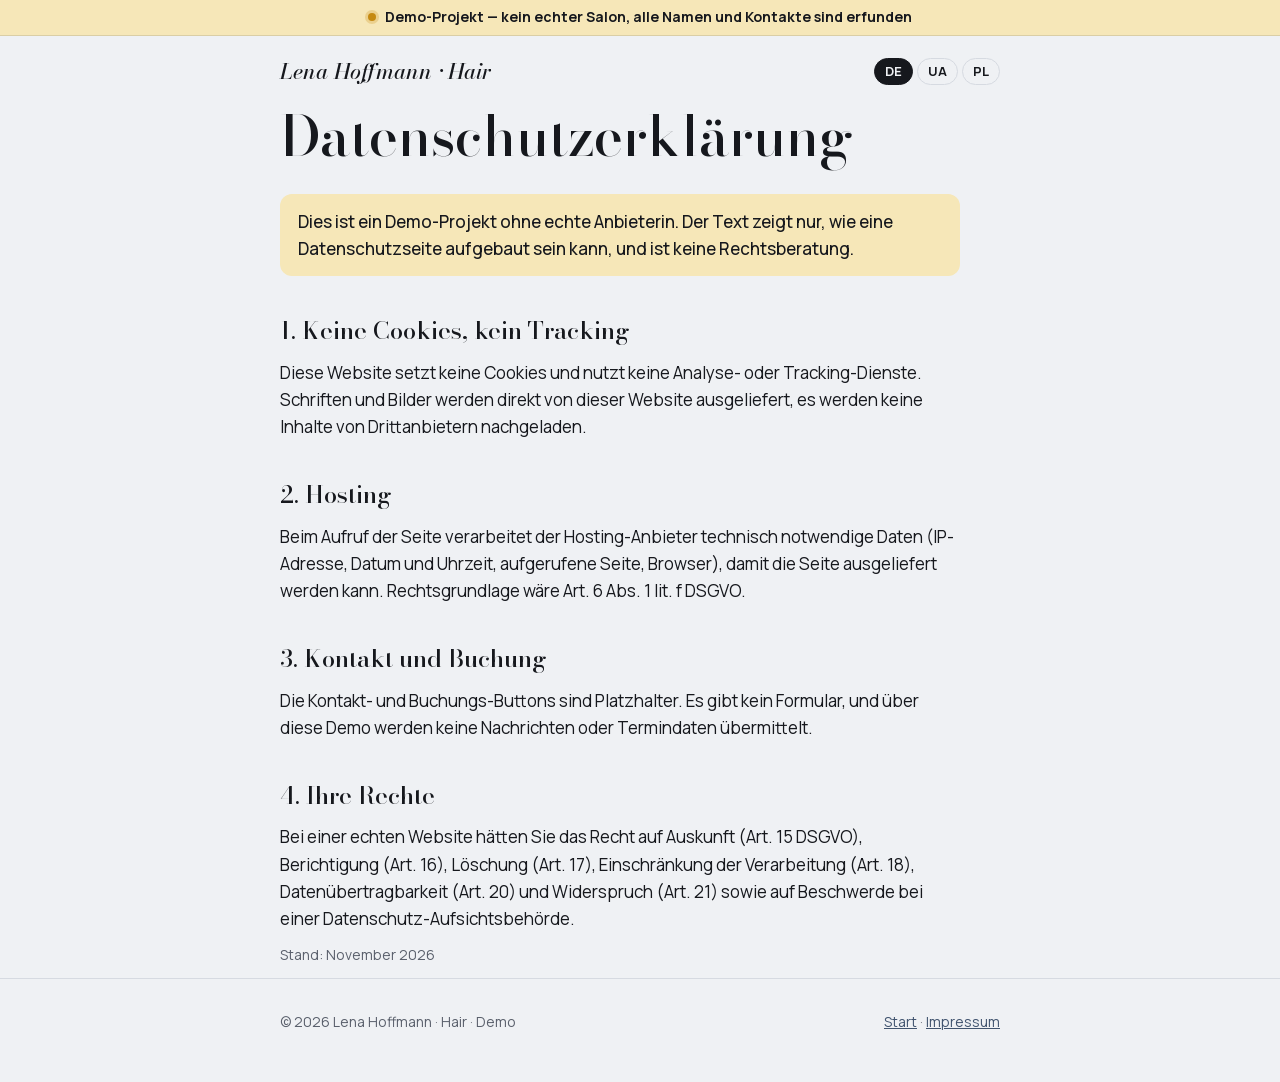
==== datenschutz.html @ b932b8c0 "Demo-Website Lena Hoffmann · Hair Fiktive Friseurin, Salon und Adresse; keine echten Kontakte, Links" ====
<!DOCTYPE html>
<html lang="de">
<head>
<meta charset="utf-8">
<meta name="viewport" content="width=device-width, initial-scale=1">
<title>Datenschutz · Lena Hoffmann Hair (Demo)</title>
<meta name="robots" content="noindex, nofollow">
<link rel="icon" href="favicon.svg" type="image/svg+xml">
<link rel="apple-touch-icon" href="apple-touch-icon.png">
<meta name="apple-mobile-web-app-title" content="Lena Hoffmann">
<link rel="stylesheet" href="fonts/fonts.css">
<link rel="stylesheet" href="legal.css">
</head>
<body>
<aside class="demo-banner" aria-label="Hinweis">
  <p><span class="demo-dot" aria-hidden="true"></span><span lang="de">Demo-Projekt&nbsp;— kein echter Salon, alle Namen und Kontakte sind&nbsp;erfunden</span><span lang="uk">Демо-проєкт&nbsp;— не справжній салон, усі імена й&nbsp;контакти вигадані</span><span lang="pl">Projekt demo&nbsp;— to nie jest prawdziwy salon, wszystkie nazwiska i&nbsp;kontakty są&nbsp;zmyślone</span></p>
</aside>
<nav>
  <div class="wrap">
    <a class="brand keep-lang" href="index.html">Lena Hoffmann · Hair</a>
    <div class="lang" role="group" aria-label="Sprache">
      <button type="button" id="lang-de" aria-pressed="true">DE</button>
      <button type="button" id="lang-uk" aria-pressed="false">UA</button>
      <button type="button" id="lang-pl" aria-pressed="false">PL</button>
    </div>
  </div>
</nav>

<main class="wrap">

<article lang="de">
  <h1>Datenschutzerklärung</h1>
  <p class="demo-box">Dies ist ein Demo-Projekt ohne echte Anbieterin. Der Text zeigt nur, wie eine Datenschutzseite aufgebaut sein kann, und ist keine&nbsp;Rechtsberatung.</p>

  <h2>1. Keine Cookies, kein Tracking</h2>
  <p>Diese Website setzt keine Cookies und nutzt keine Analyse- oder Tracking-Dienste. Schriften und Bilder werden direkt von dieser Website ausgeliefert, es werden keine Inhalte von Drittanbietern&nbsp;nachgeladen.</p>

  <h2>2. Hosting</h2>
  <p>Beim Aufruf der Seite verarbeitet der Hosting-Anbieter technisch notwendige Daten (IP-Adresse, Datum und Uhrzeit, aufgerufene Seite, Browser), damit die Seite ausgeliefert werden kann. Rechtsgrundlage wäre Art.&nbsp;6 Abs.&nbsp;1 lit.&nbsp;f&nbsp;DSGVO.</p>

  <h2>3. Kontakt und Buchung</h2>
  <p>Die Kontakt- und Buchungs-Buttons sind Platzhalter. Es gibt kein Formular, und über diese Demo werden keine Nachrichten oder Termindaten&nbsp;übermittelt.</p>

  <h2>4. Ihre Rechte</h2>
  <p>Bei einer echten Website hätten Sie das Recht auf Auskunft (Art.&nbsp;15 DSGVO), Berichtigung (Art.&nbsp;16), Löschung (Art.&nbsp;17), Einschränkung der Verarbeitung (Art.&nbsp;18), Datenübertragbarkeit (Art.&nbsp;20) und Widerspruch (Art.&nbsp;21) sowie auf Beschwerde bei einer&nbsp;Datenschutz-Aufsichtsbehörde.</p>

  <p class="note">Stand: November&nbsp;2026</p>
</article>

<article lang="uk">
  <h1>Політика конфіденційності</h1>
  <p class="demo-box">Це демо-проєкт без справжньої власниці. Текст лише показує, як може виглядати сторінка про захист даних, і&nbsp;не є юридичною&nbsp;консультацією.</p>

  <h2>1. Без cookies і&nbsp;без трекінгу</h2>
  <p>Сайт не використовує cookies і&nbsp;жодних сервісів аналітики чи відстеження. Шрифти й&nbsp;фото завантажуються безпосередньо з&nbsp;цього сайту, вміст сторонніх сервісів не&nbsp;завантажується.</p>

  <h2>2. Хостинг</h2>
  <p>Коли ви відкриваєте сторінку, хостинг-провайдер обробляє технічно необхідні дані (IP-адресу, дату й&nbsp;час, відкриту сторінку, браузер), щоб показати сайт. Правова підстава&nbsp;— ст.&nbsp;6 абз.&nbsp;1 літ.&nbsp;f&nbsp;DSGVO.</p>

  <h2>3. Контакти й&nbsp;запис</h2>
  <p>Кнопки контактів і&nbsp;запису&nbsp;— заглушки. Форми немає, і&nbsp;через цей демо-сайт не передаються жодні повідомлення чи дані&nbsp;запису.</p>

  <h2>4. Ваші права</h2>
  <p>На справжньому сайті ви мали б право на інформацію (ст.&nbsp;15 DSGVO), виправлення (ст.&nbsp;16), видалення (ст.&nbsp;17), обмеження обробки (ст.&nbsp;18), перенесення даних (ст.&nbsp;20), заперечення (ст.&nbsp;21) і&nbsp;скаргу до органу з&nbsp;захисту&nbsp;даних.</p>

  <p class="note">Станом на листопад&nbsp;2026</p>
</article>

<article lang="pl">
  <h1>Polityka prywatności</h1>
  <p class="demo-box">To jest projekt demo bez prawdziwej właścicielki. Tekst pokazuje tylko, jak może wyglądać strona o&nbsp;ochronie danych, i&nbsp;nie jest poradą&nbsp;prawną.</p>

  <h2>1. Bez cookies i&nbsp;bez śledzenia</h2>
  <p>Strona nie używa plików cookies ani żadnych narzędzi analitycznych czy śledzących. Czcionki i&nbsp;zdjęcia są wczytywane bezpośrednio z&nbsp;tej strony, treści zewnętrznych dostawców nie są&nbsp;ładowane.</p>

  <h2>2. Hosting</h2>
  <p>Przy otwieraniu strony dostawca hostingu przetwarza technicznie niezbędne dane (adres IP, datę i&nbsp;godzinę, otwartą podstronę, przeglądarkę), aby wyświetlić stronę. Podstawą prawną byłby art.&nbsp;6 ust.&nbsp;1 lit.&nbsp;f&nbsp;RODO.</p>

  <h2>3. Kontakt i&nbsp;rezerwacja</h2>
  <p>Przyciski kontaktu i&nbsp;rezerwacji to atrapy. Nie ma formularza, a&nbsp;przez tę stronę demo nie są przesyłane żadne wiadomości ani dane&nbsp;rezerwacji.</p>

  <h2>4. Twoje prawa</h2>
  <p>Na prawdziwej stronie przysługiwałoby Ci prawo dostępu do danych (art.&nbsp;15 RODO), ich sprostowania (art.&nbsp;16), usunięcia (art.&nbsp;17), ograniczenia przetwarzania (art.&nbsp;18), przenoszenia (art.&nbsp;20), sprzeciwu (art.&nbsp;21) oraz skargi do organu ochrony&nbsp;danych.</p>

  <p class="note">Stan na listopad&nbsp;2026</p>
</article>

</main>

<footer>
  <div class="wrap">
    <span>© 2026 Lena Hoffmann · Hair · Demo</span>
    <span><a class="keep-lang" href="index.html">Start</a> · <a class="keep-lang" href="impressum.html">Impressum</a></span>
  </div>
</footer>
<script src="legal.js"></script>
</body>
</html>
---- fonts/fonts.css ----
/* Lokal eingebundene Schriften (DSGVO): Bodoni Moda und Manrope, SIL Open Font License 1.1. Keine Verbindung zu Google. */
/* Bodoni Moda italic latin-ext */
@font-face{font-family:'Bodoni Moda';font-style:italic;font-weight:500;font-display:swap;src:url(bodoni-moda-italic-latin-ext.woff2) format('woff2');unicode-range:U+0100-02BA, U+02BD-02C5, U+02C7-02CC, U+02CE-02D7, U+02DD-02FF, U+0304, U+0308, U+0329, U+1D00-1DBF, U+1E00-1E9F, U+1EF2-1EFF, U+2020, U+20A0-20AB, U+20AD-20C4, U+2113, U+2C60-2C7F, U+A720-A7FF}
/* Bodoni Moda italic latin */
@font-face{font-family:'Bodoni Moda';font-style:italic;font-weight:500;font-display:swap;src:url(bodoni-moda-italic-latin.woff2) format('woff2');unicode-range:U+0000-00FF, U+0131, U+0152-0153, U+02BB-02BC, U+02C6, U+02DA, U+02DC, U+0304, U+0308, U+0329, U+2000-206F, U+20AC, U+2122, U+2191, U+2193, U+2212, U+2215, U+FEFF, U+FFFD}
/* Bodoni Moda normal latin-ext */
@font-face{font-family:'Bodoni Moda';font-style:normal;font-weight:500;font-display:swap;src:url(bodoni-moda-normal-latin-ext.woff2) format('woff2');unicode-range:U+0100-02BA, U+02BD-02C5, U+02C7-02CC, U+02CE-02D7, U+02DD-02FF, U+0304, U+0308, U+0329, U+1D00-1DBF, U+1E00-1E9F, U+1EF2-1EFF, U+2020, U+20A0-20AB, U+20AD-20C4, U+2113, U+2C60-2C7F, U+A720-A7FF}
/* Bodoni Moda normal latin */
@font-face{font-family:'Bodoni Moda';font-style:normal;font-weight:500;font-display:swap;src:url(bodoni-moda-normal-latin.woff2) format('woff2');unicode-range:U+0000-00FF, U+0131, U+0152-0153, U+02BB-02BC, U+02C6, U+02DA, U+02DC, U+0304, U+0308, U+0329, U+2000-206F, U+20AC, U+2122, U+2191, U+2193, U+2212, U+2215, U+FEFF, U+FFFD}
/* Manrope normal cyrillic-ext */
@font-face{font-family:'Manrope';font-style:normal;font-weight:400 700;font-display:swap;src:url(manrope-cyrillic-ext.woff2) format('woff2');unicode-range:U+0460-052F, U+1C80-1C8A, U+20B4, U+2DE0-2DFF, U+A640-A69F, U+FE2E-FE2F}
/* Manrope normal cyrillic */
@font-face{font-family:'Manrope';font-style:normal;font-weight:400 700;font-display:swap;src:url(manrope-cyrillic.woff2) format('woff2');unicode-range:U+0301, U+0400-045F, U+0490-0491, U+04B0-04B1, U+2116}
/* Manrope normal latin-ext */
@font-face{font-family:'Manrope';font-style:normal;font-weight:400 700;font-display:swap;src:url(manrope-latin-ext.woff2) format('woff2');unicode-range:U+0100-02BA, U+02BD-02C5, U+02C7-02CC, U+02CE-02D7, U+02DD-02FF, U+0304, U+0308, U+0329, U+1D00-1DBF, U+1E00-1E9F, U+1EF2-1EFF, U+2020, U+20A0-20AB, U+20AD-20C4, U+2113, U+2C60-2C7F, U+A720-A7FF}
/* Manrope normal latin */
@font-face{font-family:'Manrope';font-style:normal;font-weight:400 700;font-display:swap;src:url(manrope-latin.woff2) format('woff2');unicode-range:U+0000-00FF, U+0131, U+0152-0153, U+02BB-02BC, U+02C6, U+02DA, U+02DC, U+0304, U+0308, U+0329, U+2000-206F, U+20AC, U+2122, U+2191, U+2193, U+2212, U+2215, U+FEFF, U+FFFD}
---- legal.css ----
/* Gemeinsame Gestaltung für impressum.html und datenschutz.html */
:root{
  --bg:#eff1f4; --surface:#ffffff; --ink:#16181d; --muted:#5a606c; --accent:#41546f; --line:#d6dae1;
  --font-display:"Bodoni Moda","Didot","Bodoni 72",Georgia,serif;
  --font-body:"Manrope",system-ui,-apple-system,"Segoe UI",sans-serif;
  color-scheme:light;
}
/* Bodoni Moda hat keine Kyrillisch-Zeichen: UA komplett in Georgia */
:root:lang(uk){--font-display:Georgia,"Times New Roman",serif}
html .brand{font-family:"Bodoni Moda","Didot","Bodoni 72",Georgia,serif}
@media (prefers-color-scheme: dark){
  :root:not([data-theme="light"]){--bg:#111317;--surface:#1a1d22;--ink:#eceef2;--muted:#a3a9b5;--accent:#a9bbd6;--line:#2b2f37;color-scheme:dark}
}
:root[data-theme="dark"]{--bg:#111317;--surface:#1a1d22;--ink:#eceef2;--muted:#a3a9b5;--accent:#a9bbd6;--line:#2b2f37;color-scheme:dark}
*{box-sizing:border-box}
body{margin:0;background:var(--bg);color:var(--ink);font-family:var(--font-body);font-size:17px;line-height:1.6}
a{color:var(--accent)}
a:focus-visible,button:focus-visible{outline:2px solid var(--accent);outline-offset:3px}
.wrap{max-width:760px;margin:0 auto;padding:0 20px}
nav .wrap{display:flex;justify-content:space-between;align-items:center;gap:16px;padding-top:18px;padding-bottom:18px;flex-wrap:wrap}
.brand{font-family:var(--font-display);font-size:22px;font-style:italic;text-decoration:none;color:var(--ink)}
.lang{display:flex;gap:4px}
.lang button{font:inherit;font-size:13px;font-weight:700;background:transparent;color:var(--ink);border:1px solid var(--line);border-radius:999px;padding:2px 10px;cursor:pointer}
.lang button[aria-pressed="true"]{background:var(--ink);color:var(--bg);border-color:var(--ink)}
main{padding:24px 0 64px}
h1,h2,h3{font-family:var(--font-display);font-weight:500;margin:0;text-wrap:balance}
/* Keine einzelnen Wörter in der letzten Zeile */
p,li,figcaption,.note{text-wrap:pretty}
/* Lange deutsche Wörter (Datenschutzerklärung) dürfen nicht breiter als der Bildschirm werden */
h1{font-size:clamp(28px,8vw,56px);line-height:1.05;margin-bottom:28px}
h1,h2{hyphens:auto;overflow-wrap:break-word}
h2{font-size:24px;margin:36px 0 8px}
p,ul{margin:0 0 12px;max-width:68ch}
ul{padding-left:20px}
.ph{background:#fff3c4;color:#16181d;padding:0 4px;border-radius:4px}
.note{color:var(--muted);font-size:14px}
footer{border-top:1px solid var(--line);padding:32px 0 48px;font-size:14px;color:var(--muted)}
footer .wrap{display:flex;justify-content:space-between;gap:16px;flex-wrap:wrap}
/* Nur die gewählte Sprache zeigen */
html[lang="de"] article:not([lang="de"]),
html[lang="uk"] article:not([lang="uk"]),
html[lang="pl"] article:not([lang="pl"]){display:none}
/* Demo-Hinweis: Band über der Navigation (wie auf der Startseite) */
.demo-banner{background:#f6e7b8;color:#16181d;border-bottom:1px solid rgba(22,24,29,.12);font-size:14px;font-weight:700;line-height:1.35}
.demo-banner p{display:flex;align-items:center;justify-content:center;gap:9px;margin:0 auto;padding:8px 20px;max-width:none;text-align:center;text-wrap:balance}
.demo-dot{flex:none;width:8px;height:8px;border-radius:50%;background:#c58a12;box-shadow:0 0 0 3px rgba(197,138,18,.25)}
html[lang="de"] .demo-banner [lang]:not([lang="de"]),
html[lang="uk"] .demo-banner [lang]:not([lang="uk"]),
html[lang="pl"] .demo-banner [lang]:not([lang="pl"]){display:none}
.demo-box{background:#f6e7b8;color:#16181d;border-radius:12px;padding:14px 18px;font-weight:500}
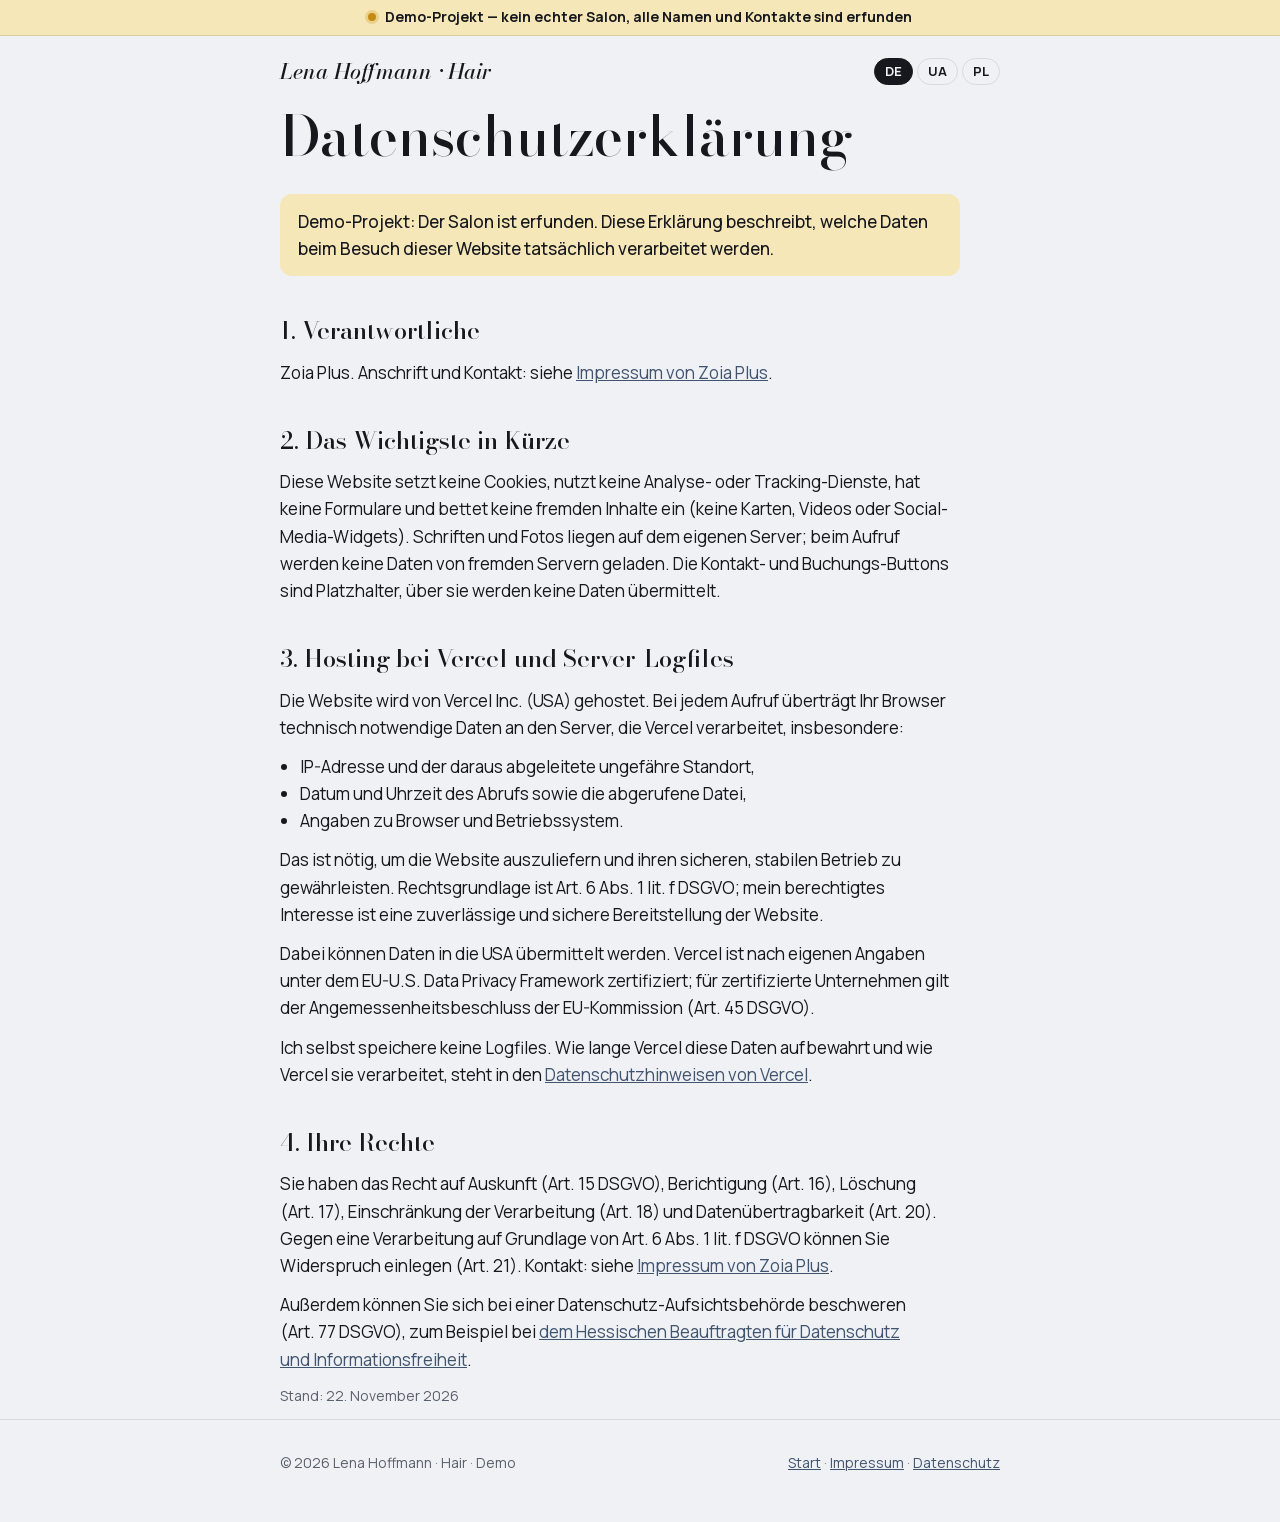
==== commit 760f4721: "Impressum und Datenschutz: Verantwortliche über Portfolio-Impressum, fiktive Angaben gekennzeichnet," ====
--- a/datenschutz.html
+++ b/datenschutz.html
@@ -29,60 +29,87 @@
 <main class="wrap">
 
 <article lang="de">
-  <h1>Datenschutzerklärung</h1>
-  <p class="demo-box">Dies ist ein Demo-Projekt ohne echte Anbieterin. Der Text zeigt nur, wie eine Datenschutzseite aufgebaut sein kann, und ist keine&nbsp;Rechtsberatung.</p>
+  <h1>Datenschutz&shy;erklärung</h1>
+  <p class="demo-box">Demo-Projekt: Der Salon ist erfunden. Diese Erklärung beschreibt, welche Daten beim Besuch dieser Website tatsächlich verarbeitet&nbsp;werden.</p>
 
-  <h2>1. Keine Cookies, kein Tracking</h2>
-  <p>Diese Website setzt keine Cookies und nutzt keine Analyse- oder Tracking-Dienste. Schriften und Bilder werden direkt von dieser Website ausgeliefert, es werden keine Inhalte von Drittanbietern&nbsp;nachgeladen.</p>
+  <h2>1. Verantwortliche</h2>
+  <p>Zoia&nbsp;Plus. Anschrift und Kontakt: siehe <a href="https://portfolio-zoia-plus.vercel.app/impressum.html">Impressum von Zoia&nbsp;Plus</a>.</p>
 
-  <h2>2. Hosting</h2>
-  <p>Beim Aufruf der Seite verarbeitet der Hosting-Anbieter technisch notwendige Daten (IP-Adresse, Datum und Uhrzeit, aufgerufene Seite, Browser), damit die Seite ausgeliefert werden kann. Rechtsgrundlage wäre Art.&nbsp;6 Abs.&nbsp;1 lit.&nbsp;f&nbsp;DSGVO.</p>
+  <h2>2. Das Wichtigste in Kürze</h2>
+  <p>Diese Website setzt keine Cookies, nutzt keine Analyse- oder Tracking-Dienste, hat keine Formulare und bettet keine fremden Inhalte ein (keine Karten, Videos oder Social-Media-Widgets). Schriften und Fotos liegen auf dem eigenen Server; beim Aufruf werden keine Daten von fremden Servern geladen. Die Kontakt- und Buchungs-Buttons sind Platzhalter, über sie werden keine Daten&nbsp;übermittelt.</p>
 
-  <h2>3. Kontakt und Buchung</h2>
-  <p>Die Kontakt- und Buchungs-Buttons sind Platzhalter. Es gibt kein Formular, und über diese Demo werden keine Nachrichten oder Termindaten&nbsp;übermittelt.</p>
+  <h2>3. Hosting bei Vercel und Server-Logfiles</h2>
+  <p>Die Website wird von Vercel&nbsp;Inc. (USA) gehostet. Bei jedem Aufruf überträgt Ihr Browser technisch notwendige Daten an den Server, die Vercel verarbeitet, insbesondere:</p>
+  <ul>
+    <li>IP-Adresse und der daraus abgeleitete ungefähre Standort,</li>
+    <li>Datum und Uhrzeit des Abrufs sowie die abgerufene Datei,</li>
+    <li>Angaben zu Browser und Betriebssystem.</li>
+  </ul>
+  <p>Das ist nötig, um die Website auszuliefern und ihren sicheren, stabilen Betrieb zu gewährleisten. Rechtsgrundlage ist Art.&nbsp;6&nbsp;Abs.&nbsp;1&nbsp;lit.&nbsp;f&nbsp;DSGVO; mein berechtigtes Interesse ist eine zuverlässige und sichere Bereitstellung der&nbsp;Website.</p>
+  <p>Dabei können Daten in die USA übermittelt werden. Vercel ist nach eigenen Angaben unter dem EU-U.S. Data Privacy Framework zertifiziert; für zertifizierte Unternehmen gilt der Angemessenheitsbeschluss der EU-Kommission (Art.&nbsp;45&nbsp;DSGVO).</p>
+  <p>Ich selbst speichere keine Logfiles. Wie lange Vercel diese Daten aufbewahrt und wie Vercel sie verarbeitet, steht in den <a href="https://vercel.com/legal/privacy-policy" target="_blank" rel="noopener">Datenschutzhinweisen von&nbsp;Vercel</a>.</p>
 
   <h2>4. Ihre Rechte</h2>
-  <p>Bei einer echten Website hätten Sie das Recht auf Auskunft (Art.&nbsp;15 DSGVO), Berichtigung (Art.&nbsp;16), Löschung (Art.&nbsp;17), Einschränkung der Verarbeitung (Art.&nbsp;18), Datenübertragbarkeit (Art.&nbsp;20) und Widerspruch (Art.&nbsp;21) sowie auf Beschwerde bei einer&nbsp;Datenschutz-Aufsichtsbehörde.</p>
+  <p>Sie haben das Recht auf Auskunft (Art.&nbsp;15&nbsp;DSGVO), Berichtigung (Art.&nbsp;16), Löschung (Art.&nbsp;17), Einschränkung der Verarbeitung (Art.&nbsp;18) und Datenübertragbarkeit (Art.&nbsp;20). Gegen eine Verarbeitung auf Grundlage von Art.&nbsp;6&nbsp;Abs.&nbsp;1&nbsp;lit.&nbsp;f&nbsp;DSGVO können Sie Widerspruch einlegen (Art.&nbsp;21). Kontakt: siehe <a href="https://portfolio-zoia-plus.vercel.app/impressum.html">Impressum von Zoia&nbsp;Plus</a>.</p>
+  <p>Außerdem können Sie sich bei einer Datenschutz-Aufsichtsbehörde beschweren (Art.&nbsp;77&nbsp;DSGVO), zum Beispiel bei <a href="https://datenschutz.hessen.de" target="_blank" rel="noopener">dem Hessischen Beauftragten für Datenschutz und Informationsfreiheit</a>.</p>
 
-  <p class="note">Stand: November&nbsp;2026</p>
+  <p class="note">Stand: 22.&nbsp;November&nbsp;2026</p>
 </article>
 
 <article lang="uk">
-  <h1>Політика конфіденційності</h1>
-  <p class="demo-box">Це демо-проєкт без справжньої власниці. Текст лише показує, як може виглядати сторінка про захист даних, і&nbsp;не є юридичною&nbsp;консультацією.</p>
+  <h1>Захист даних</h1>
+  <p class="demo-box">Демо-проєкт: салон вигаданий. Тут описано, які дані справді обробляються, коли ви відкриваєте цей&nbsp;сайт. Переклад для зручності; чинна німецька&nbsp;версія.</p>
 
-  <h2>1. Без cookies і&nbsp;без трекінгу</h2>
-  <p>Сайт не використовує cookies і&nbsp;жодних сервісів аналітики чи відстеження. Шрифти й&nbsp;фото завантажуються безпосередньо з&nbsp;цього сайту, вміст сторонніх сервісів не&nbsp;завантажується.</p>
+  <h2>1. Відповідальна особа</h2>
+  <p>Zoia&nbsp;Plus. Адреса й&nbsp;контакти: див. <a href="https://portfolio-zoia-plus.vercel.app/impressum.html">Impressum Zoia&nbsp;Plus</a>.</p>
 
-  <h2>2. Хостинг</h2>
-  <p>Коли ви відкриваєте сторінку, хостинг-провайдер обробляє технічно необхідні дані (IP-адресу, дату й&nbsp;час, відкриту сторінку, браузер), щоб показати сайт. Правова підстава&nbsp;— ст.&nbsp;6 абз.&nbsp;1 літ.&nbsp;f&nbsp;DSGVO.</p>
+  <h2>2. Коротко</h2>
+  <p>Сайт не використовує cookies, сервіси аналітики чи відстеження, не має форм і&nbsp;не вбудовує сторонній вміст (карти, відео, віджети соцмереж). Шрифти й&nbsp;фото зберігаються на власному сервері; під час відкриття сторінок нічого не завантажується зі сторонніх серверів. Кнопки контактів і&nbsp;запису&nbsp;— заглушки, через них жодні дані не&nbsp;передаються.</p>
 
-  <h2>3. Контакти й&nbsp;запис</h2>
-  <p>Кнопки контактів і&nbsp;запису&nbsp;— заглушки. Форми немає, і&nbsp;через цей демо-сайт не передаються жодні повідомлення чи дані&nbsp;запису.</p>
+  <h2>3. Хостинг на Vercel і&nbsp;журнали сервера</h2>
+  <p>Сайт розміщено на Vercel&nbsp;Inc. (США). Під час кожного відкриття ваш браузер передає на сервер технічно необхідні дані, які обробляє Vercel, зокрема:</p>
+  <ul>
+    <li>IP-адресу та визначене за нею приблизне місцеперебування,</li>
+    <li>дату й&nbsp;час запиту, а&nbsp;також запитаний файл,</li>
+    <li>відомості про браузер і&nbsp;операційну систему.</li>
+  </ul>
+  <p>Це потрібно, щоб показати сайт і&nbsp;забезпечити його безпечну, стабільну роботу. Правова підстава&nbsp;— ст.&nbsp;6 абз.&nbsp;1 літ.&nbsp;f&nbsp;DSGVO; мій законний інтерес&nbsp;— надійна й&nbsp;безпечна робота&nbsp;сайту.</p>
+  <p>При цьому дані можуть передаватися до США. За власними даними, Vercel сертифікована за EU-U.S. Data Privacy Framework; для сертифікованих компаній діє рішення Єврокомісії про адекватність (ст.&nbsp;45&nbsp;DSGVO).</p>
+  <p>Сама я журналів сервера не зберігаю. Як довго Vercel зберігає ці дані і&nbsp;як їх обробляє, описано в&nbsp;<a href="https://vercel.com/legal/privacy-policy" target="_blank" rel="noopener">політиці конфіденційності&nbsp;Vercel</a>.</p>
 
   <h2>4. Ваші права</h2>
-  <p>На справжньому сайті ви мали б право на інформацію (ст.&nbsp;15 DSGVO), виправлення (ст.&nbsp;16), видалення (ст.&nbsp;17), обмеження обробки (ст.&nbsp;18), перенесення даних (ст.&nbsp;20), заперечення (ст.&nbsp;21) і&nbsp;скаргу до органу з&nbsp;захисту&nbsp;даних.</p>
+  <p>Ви маєте право на інформацію (ст.&nbsp;15&nbsp;DSGVO), виправлення (ст.&nbsp;16), видалення (ст.&nbsp;17), обмеження обробки (ст.&nbsp;18) і&nbsp;перенесення даних (ст.&nbsp;20). Ви можете заперечити проти обробки на підставі ст.&nbsp;6 абз.&nbsp;1 літ.&nbsp;f&nbsp;DSGVO (ст.&nbsp;21). Контакти: див. <a href="https://portfolio-zoia-plus.vercel.app/impressum.html">Impressum Zoia&nbsp;Plus</a>.</p>
+  <p>Також ви можете поскаржитися до органу з&nbsp;захисту даних (ст.&nbsp;77&nbsp;DSGVO), наприклад до <a href="https://datenschutz.hessen.de" target="_blank" rel="noopener">Уповноваженого з&nbsp;питань захисту даних і&nbsp;свободи інформації землі Гессен</a>.</p>
 
-  <p class="note">Станом на листопад&nbsp;2026</p>
+  <p class="note">Станом на 22&nbsp;листопада&nbsp;2026</p>
 </article>
 
 <article lang="pl">
-  <h1>Polityka prywatności</h1>
-  <p class="demo-box">To jest projekt demo bez prawdziwej właścicielki. Tekst pokazuje tylko, jak może wyglądać strona o&nbsp;ochronie danych, i&nbsp;nie jest poradą&nbsp;prawną.</p>
+  <h1>Ochrona danych</h1>
+  <p class="demo-box">Projekt demo: salon jest zmyślony. Tutaj opisano, jakie dane są rzeczywiście przetwarzane podczas odwiedzin tej&nbsp;strony. Tłumaczenie pomocnicze; obowiązuje wersja&nbsp;niemiecka.</p>
 
-  <h2>1. Bez cookies i&nbsp;bez śledzenia</h2>
-  <p>Strona nie używa plików cookies ani żadnych narzędzi analitycznych czy śledzących. Czcionki i&nbsp;zdjęcia są wczytywane bezpośrednio z&nbsp;tej strony, treści zewnętrznych dostawców nie są&nbsp;ładowane.</p>
+  <h2>1. Administratorka danych</h2>
+  <p>Zoia&nbsp;Plus. Adres i&nbsp;kontakt: zob. <a href="https://portfolio-zoia-plus.vercel.app/impressum.html">Impressum Zoia&nbsp;Plus</a>.</p>
 
-  <h2>2. Hosting</h2>
-  <p>Przy otwieraniu strony dostawca hostingu przetwarza technicznie niezbędne dane (adres IP, datę i&nbsp;godzinę, otwartą podstronę, przeglądarkę), aby wyświetlić stronę. Podstawą prawną byłby art.&nbsp;6 ust.&nbsp;1 lit.&nbsp;f&nbsp;RODO.</p>
+  <h2>2. W&nbsp;skrócie</h2>
+  <p>Strona nie używa plików cookies ani narzędzi analitycznych czy śledzących, nie ma formularzy i&nbsp;nie osadza treści zewnętrznych (map, filmów, widżetów mediów społecznościowych). Czcionki i&nbsp;zdjęcia znajdują się na własnym serwerze; przy otwieraniu strony nic nie jest pobierane z&nbsp;obcych serwerów. Przyciski kontaktu i&nbsp;rezerwacji to atrapy, nie przesyłają żadnych&nbsp;danych.</p>
 
-  <h2>3. Kontakt i&nbsp;rezerwacja</h2>
-  <p>Przyciski kontaktu i&nbsp;rezerwacji to atrapy. Nie ma formularza, a&nbsp;przez tę stronę demo nie są przesyłane żadne wiadomości ani dane&nbsp;rezerwacji.</p>
+  <h2>3. Hosting w&nbsp;Vercel i&nbsp;logi serwera</h2>
+  <p>Strona jest hostowana przez Vercel&nbsp;Inc. (USA). Przy każdym otwarciu przeglądarka przesyła do serwera technicznie niezbędne dane, które przetwarza Vercel, w&nbsp;szczególności:</p>
+  <ul>
+    <li>adres IP i&nbsp;ustaloną na jego podstawie przybliżoną lokalizację,</li>
+    <li>datę i&nbsp;godzinę żądania oraz pobrany plik,</li>
+    <li>informacje o&nbsp;przeglądarce i&nbsp;systemie operacyjnym.</li>
+  </ul>
+  <p>Jest to konieczne, aby wyświetlić stronę i&nbsp;zapewnić jej bezpieczne, stabilne działanie. Podstawą prawną jest art.&nbsp;6 ust.&nbsp;1 lit.&nbsp;f&nbsp;RODO; moim prawnie uzasadnionym interesem jest niezawodne i&nbsp;bezpieczne udostępnianie&nbsp;strony.</p>
+  <p>Dane mogą przy tym trafiać do USA. Według własnych informacji Vercel posiada certyfikat EU-U.S. Data Privacy Framework; dla certyfikowanych firm obowiązuje decyzja Komisji Europejskiej stwierdzająca odpowiedni stopień ochrony (art.&nbsp;45&nbsp;RODO).</p>
+  <p>Sama nie przechowuję logów serwera. Jak długo Vercel przechowuje te dane i&nbsp;jak je przetwarza, opisano w&nbsp;<a href="https://vercel.com/legal/privacy-policy" target="_blank" rel="noopener">polityce prywatności&nbsp;Vercel</a>.</p>
 
   <h2>4. Twoje prawa</h2>
-  <p>Na prawdziwej stronie przysługiwałoby Ci prawo dostępu do danych (art.&nbsp;15 RODO), ich sprostowania (art.&nbsp;16), usunięcia (art.&nbsp;17), ograniczenia przetwarzania (art.&nbsp;18), przenoszenia (art.&nbsp;20), sprzeciwu (art.&nbsp;21) oraz skargi do organu ochrony&nbsp;danych.</p>
+  <p>Masz prawo dostępu do danych (art.&nbsp;15&nbsp;RODO), ich sprostowania (art.&nbsp;16), usunięcia (art.&nbsp;17), ograniczenia przetwarzania (art.&nbsp;18) i&nbsp;przenoszenia (art.&nbsp;20). Możesz wnieść sprzeciw wobec przetwarzania na podstawie art.&nbsp;6 ust.&nbsp;1 lit.&nbsp;f&nbsp;RODO (art.&nbsp;21). Kontakt: zob. <a href="https://portfolio-zoia-plus.vercel.app/impressum.html">Impressum Zoia&nbsp;Plus</a>.</p>
+  <p>Możesz też złożyć skargę do organu nadzorczego ds. ochrony danych (art.&nbsp;77&nbsp;RODO), np. do <a href="https://datenschutz.hessen.de" target="_blank" rel="noopener">Heskiego Pełnomocnika ds. Ochrony Danych i&nbsp;Wolności Informacji</a>.</p>
 
-  <p class="note">Stan na listopad&nbsp;2026</p>
+  <p class="note">Stan na 22&nbsp;listopada&nbsp;2026</p>
 </article>
 
 </main>
@@ -90,7 +117,7 @@
 <footer>
   <div class="wrap">
     <span>© 2026 Lena Hoffmann · Hair · Demo</span>
-    <span><a class="keep-lang" href="index.html">Start</a> · <a class="keep-lang" href="impressum.html">Impressum</a></span>
+    <span><a class="keep-lang" href="index.html" data-t="home">Start</a> · <a class="keep-lang" href="impressum.html" data-t="imprint">Impressum</a> · <a class="keep-lang" href="datenschutz.html" data-t="privacy">Datenschutz</a></span>
   </div>
 </footer>
 <script src="legal.js"></script>
--- a/legal.css
+++ b/legal.css
@@ -16,6 +16,8 @@
 body{margin:0;background:var(--bg);color:var(--ink);font-family:var(--font-body);font-size:17px;line-height:1.6}
 a{color:var(--accent)}
 a:focus-visible,button:focus-visible{outline:2px solid var(--accent);outline-offset:3px}
+a:focus:not(:focus-visible),button:focus:not(:focus-visible){outline:none}
+a,button{-webkit-tap-highlight-color:transparent}
 .wrap{max-width:760px;margin:0 auto;padding:0 20px}
 nav .wrap{display:flex;justify-content:space-between;align-items:center;gap:16px;padding-top:18px;padding-bottom:18px;flex-wrap:wrap}
 .brand{font-family:var(--font-display);font-size:22px;font-style:italic;text-decoration:none;color:var(--ink)}
@@ -48,3 +50,6 @@
 html[lang="uk"] .demo-banner [lang]:not([lang="uk"]),
 html[lang="pl"] .demo-banner [lang]:not([lang="pl"]){display:none}
 .demo-box{background:#f6e7b8;color:#16181d;border-radius:12px;padding:14px 18px;font-weight:500}
+.resp{border:1px solid var(--line);background:var(--surface);border-radius:12px;padding:14px 18px;margin:20px 0}
+.resp h2{margin:0 0 6px;font-size:22px}
+.resp p{margin:0}
